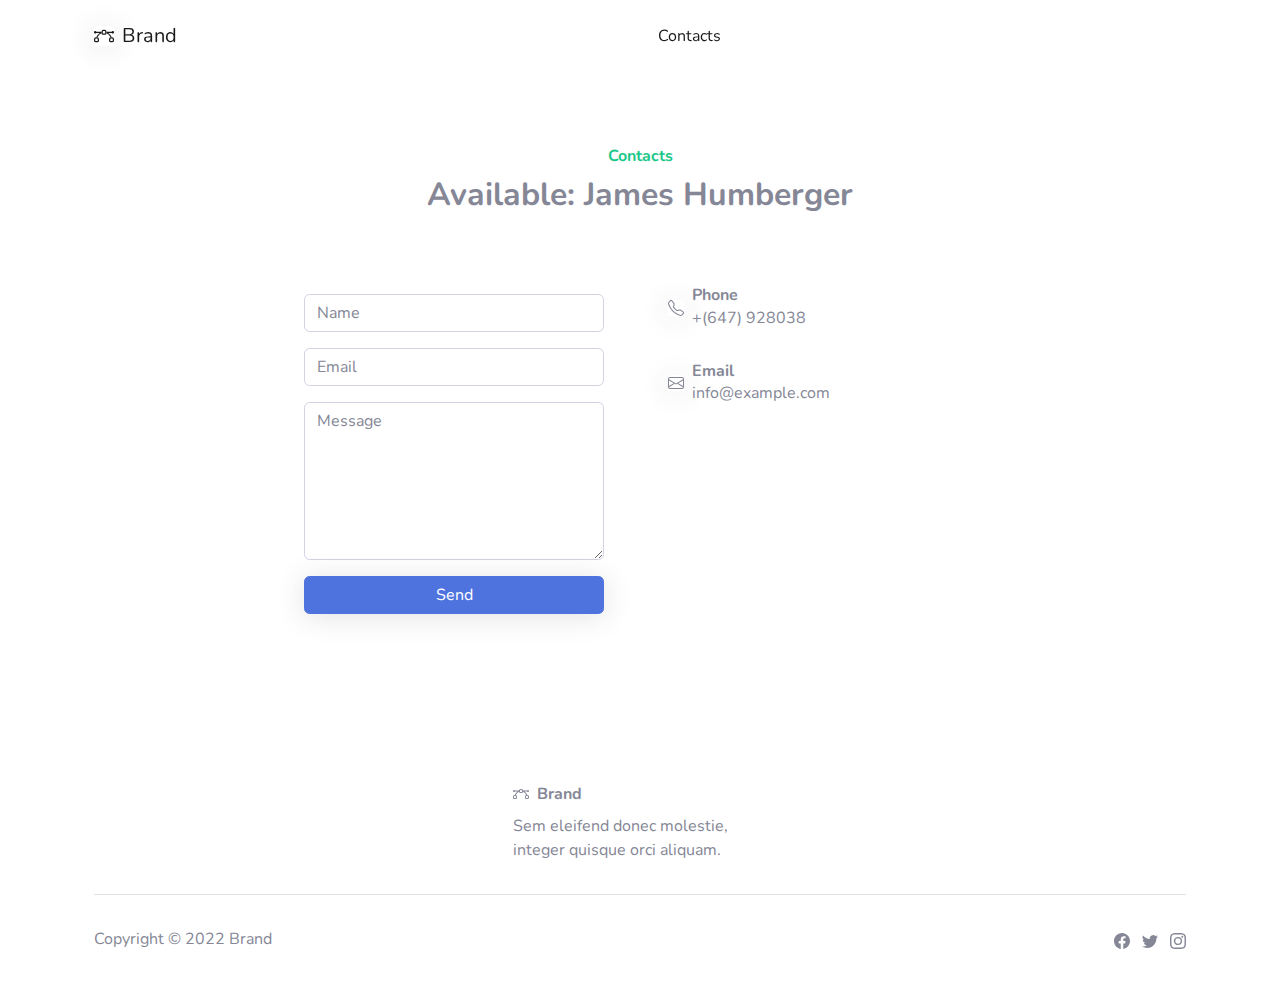
==== contacts.html @ 956bb305 "update" ====
<!DOCTYPE html>
<html lang="en">

<head>
    <meta charset="utf-8">
    <meta name="viewport" content="width=device-width, initial-scale=1.0, shrink-to-fit=no">
    <title>Contacts - Brand</title>
    <link rel="stylesheet" href="assets/bootstrap/css/bootstrap.min.css">
    <link rel="stylesheet" href="https://fonts.googleapis.com/css?family=Inter:300italic,400italic,600italic,700italic,800italic,400,300,600,700,800&amp;display=swap">
</head>

<body style="/*background: url(&quot;design.jpg&quot;);*/background-position: 0 -60px;">
    <nav class="navbar navbar-light navbar-expand-md fixed-top navbar-shrink py-3" id="mainNav">
        <div class="container"><a class="navbar-brand d-flex align-items-center" href="/"><span class="bs-icon-sm bs-icon-circle bs-icon-primary shadow d-flex justify-content-center align-items-center me-2 bs-icon"><svg xmlns="http://www.w3.org/2000/svg" width="1em" height="1em" fill="currentColor" viewBox="0 0 16 16" class="bi bi-bezier">
                        <path fill-rule="evenodd" d="M0 10.5A1.5 1.5 0 0 1 1.5 9h1A1.5 1.5 0 0 1 4 10.5v1A1.5 1.5 0 0 1 2.5 13h-1A1.5 1.5 0 0 1 0 11.5v-1zm1.5-.5a.5.5 0 0 0-.5.5v1a.5.5 0 0 0 .5.5h1a.5.5 0 0 0 .5-.5v-1a.5.5 0 0 0-.5-.5h-1zm10.5.5A1.5 1.5 0 0 1 13.5 9h1a1.5 1.5 0 0 1 1.5 1.5v1a1.5 1.5 0 0 1-1.5 1.5h-1a1.5 1.5 0 0 1-1.5-1.5v-1zm1.5-.5a.5.5 0 0 0-.5.5v1a.5.5 0 0 0 .5.5h1a.5.5 0 0 0 .5-.5v-1a.5.5 0 0 0-.5-.5h-1zM6 4.5A1.5 1.5 0 0 1 7.5 3h1A1.5 1.5 0 0 1 10 4.5v1A1.5 1.5 0 0 1 8.5 7h-1A1.5 1.5 0 0 1 6 5.5v-1zM7.5 4a.5.5 0 0 0-.5.5v1a.5.5 0 0 0 .5.5h1a.5.5 0 0 0 .5-.5v-1a.5.5 0 0 0-.5-.5h-1z"></path>
                        <path d="M6 4.5H1.866a1 1 0 1 0 0 1h2.668A6.517 6.517 0 0 0 1.814 9H2.5c.123 0 .244.015.358.043a5.517 5.517 0 0 1 3.185-3.185A1.503 1.503 0 0 1 6 5.5v-1zm3.957 1.358A1.5 1.5 0 0 0 10 5.5v-1h4.134a1 1 0 1 1 0 1h-2.668a6.517 6.517 0 0 1 2.72 3.5H13.5c-.123 0-.243.015-.358.043a5.517 5.517 0 0 0-3.185-3.185z"></path>
                    </svg></span><span>Brand</span></a><button data-bs-toggle="collapse" class="navbar-toggler" data-bs-target="#navcol-1"><span class="visually-hidden">Toggle navigation</span><span class="navbar-toggler-icon"></span></button>
            <div class="collapse navbar-collapse" id="navcol-1">
                <ul class="navbar-nav mx-auto">
                    <li class="nav-item"><a class="nav-link active" href="contacts.html">Contacts</a></li>
                </ul>
            </div>
        </div>
    </nav>
    <section class="py-5 mt-5">
        <div class="container py-5">
            <div class="row mb-5">
                <div class="col-md-8 col-xl-6 text-center mx-auto">
                    <p class="fw-bold text-success mb-2">Contacts</p>
                    <h2 class="fw-bold">Available: James Humberger</h2>
                </div>
            </div>
            <div class="row d-flex justify-content-center">
                <div class="col-md-6 col-xl-4">
                    <div>
                        <form class="p-3 p-xl-4" method="post">
                            <div class="mb-3"><input class="form-control" type="text" id="name-1" name="name" placeholder="Name"></div>
                            <div class="mb-3"><input class="form-control" type="email" id="email-1" name="email" placeholder="Email"></div>
                            <div class="mb-3"><textarea class="form-control" id="message-1" name="message" rows="6" placeholder="Message"></textarea></div>
                            <div><button class="btn btn-primary shadow d-block w-100" type="submit">Send </button></div>
                        </form>
                    </div>
                </div>
                <div class="col-md-4 col-xl-4 d-flex justify-content-center justify-content-xl-start">
                    <div class="d-flex flex-wrap flex-md-column justify-content-md-start align-items-md-start h-100">
                        <div class="d-flex align-items-center p-3">
                            <div class="bs-icon-md bs-icon-circle bs-icon-primary shadow d-flex flex-shrink-0 justify-content-center align-items-center d-inline-block bs-icon bs-icon-md"><svg xmlns="http://www.w3.org/2000/svg" width="1em" height="1em" fill="currentColor" viewBox="0 0 16 16" class="bi bi-telephone">
                                    <path d="M3.654 1.328a.678.678 0 0 0-1.015-.063L1.605 2.3c-.483.484-.661 1.169-.45 1.77a17.568 17.568 0 0 0 4.168 6.608 17.569 17.569 0 0 0 6.608 4.168c.601.211 1.286.033 1.77-.45l1.034-1.034a.678.678 0 0 0-.063-1.015l-2.307-1.794a.678.678 0 0 0-.58-.122l-2.19.547a1.745 1.745 0 0 1-1.657-.459L5.482 8.062a1.745 1.745 0 0 1-.46-1.657l.548-2.19a.678.678 0 0 0-.122-.58L3.654 1.328zM1.884.511a1.745 1.745 0 0 1 2.612.163L6.29 2.98c.329.423.445.974.315 1.494l-.547 2.19a.678.678 0 0 0 .178.643l2.457 2.457a.678.678 0 0 0 .644.178l2.189-.547a1.745 1.745 0 0 1 1.494.315l2.306 1.794c.829.645.905 1.87.163 2.611l-1.034 1.034c-.74.74-1.846 1.065-2.877.702a18.634 18.634 0 0 1-7.01-4.42 18.634 18.634 0 0 1-4.42-7.009c-.362-1.03-.037-2.137.703-2.877L1.885.511z"></path>
                                </svg></div>
                            <div class="px-2">
                                <h6 class="fw-bold mb-0">Phone</h6>
                                <p class="text-muted mb-0">+(647) 928038</p>
                            </div>
                        </div>
                        <div class="d-flex align-items-center p-3">
                            <div class="bs-icon-md bs-icon-circle bs-icon-primary shadow d-flex flex-shrink-0 justify-content-center align-items-center d-inline-block bs-icon bs-icon-md"><svg xmlns="http://www.w3.org/2000/svg" width="1em" height="1em" fill="currentColor" viewBox="0 0 16 16" class="bi bi-envelope">
                                    <path fill-rule="evenodd" d="M0 4a2 2 0 0 1 2-2h12a2 2 0 0 1 2 2v8a2 2 0 0 1-2 2H2a2 2 0 0 1-2-2V4Zm2-1a1 1 0 0 0-1 1v.217l7 4.2 7-4.2V4a1 1 0 0 0-1-1H2Zm13 2.383-4.708 2.825L15 11.105V5.383Zm-.034 6.876-5.64-3.471L8 9.583l-1.326-.795-5.64 3.47A1 1 0 0 0 2 13h12a1 1 0 0 0 .966-.741ZM1 11.105l4.708-2.897L1 5.383v5.722Z"></path>
                                </svg></div>
                            <div class="px-2">
                                <h6 class="fw-bold mb-0">Email</h6>
                                <p class="text-muted mb-0">info@example.com</p>
                            </div>
                        </div>
                        <div class="d-flex align-items-center p-3"></div>
                    </div>
                </div>
            </div>
        </div>
    </section>
    <footer class="bg-primary-gradient">
        <div class="container py-4 py-lg-5">
            <div class="row justify-content-center">
                <div class="col-lg-3 text-center text-lg-start d-flex flex-column align-items-center order-first align-items-lg-start order-lg-last item social">
                    <div class="fw-bold d-flex align-items-center mb-2"><span class="bs-icon-sm bs-icon-circle bs-icon-primary d-flex justify-content-center align-items-center bs-icon me-2"><svg xmlns="http://www.w3.org/2000/svg" width="1em" height="1em" fill="currentColor" viewBox="0 0 16 16" class="bi bi-bezier">
                                <path fill-rule="evenodd" d="M0 10.5A1.5 1.5 0 0 1 1.5 9h1A1.5 1.5 0 0 1 4 10.5v1A1.5 1.5 0 0 1 2.5 13h-1A1.5 1.5 0 0 1 0 11.5v-1zm1.5-.5a.5.5 0 0 0-.5.5v1a.5.5 0 0 0 .5.5h1a.5.5 0 0 0 .5-.5v-1a.5.5 0 0 0-.5-.5h-1zm10.5.5A1.5 1.5 0 0 1 13.5 9h1a1.5 1.5 0 0 1 1.5 1.5v1a1.5 1.5 0 0 1-1.5 1.5h-1a1.5 1.5 0 0 1-1.5-1.5v-1zm1.5-.5a.5.5 0 0 0-.5.5v1a.5.5 0 0 0 .5.5h1a.5.5 0 0 0 .5-.5v-1a.5.5 0 0 0-.5-.5h-1zM6 4.5A1.5 1.5 0 0 1 7.5 3h1A1.5 1.5 0 0 1 10 4.5v1A1.5 1.5 0 0 1 8.5 7h-1A1.5 1.5 0 0 1 6 5.5v-1zM7.5 4a.5.5 0 0 0-.5.5v1a.5.5 0 0 0 .5.5h1a.5.5 0 0 0 .5-.5v-1a.5.5 0 0 0-.5-.5h-1z"></path>
                                <path d="M6 4.5H1.866a1 1 0 1 0 0 1h2.668A6.517 6.517 0 0 0 1.814 9H2.5c.123 0 .244.015.358.043a5.517 5.517 0 0 1 3.185-3.185A1.503 1.503 0 0 1 6 5.5v-1zm3.957 1.358A1.5 1.5 0 0 0 10 5.5v-1h4.134a1 1 0 1 1 0 1h-2.668a6.517 6.517 0 0 1 2.72 3.5H13.5c-.123 0-.243.015-.358.043a5.517 5.517 0 0 0-3.185-3.185z"></path>
                            </svg></span><span>Brand</span></div>
                    <p class="text-muted copyright">Sem eleifend donec molestie, integer quisque orci aliquam.</p>
                </div>
            </div>
            <hr>
            <div class="text-muted d-flex justify-content-between align-items-center pt-3">
                <p class="mb-0">Copyright © 2022 Brand</p>
                <ul class="list-inline mb-0">
                    <li class="list-inline-item"><svg xmlns="http://www.w3.org/2000/svg" width="1em" height="1em" fill="currentColor" viewBox="0 0 16 16" class="bi bi-facebook">
                            <path d="M16 8.049c0-4.446-3.582-8.05-8-8.05C3.58 0-.002 3.603-.002 8.05c0 4.017 2.926 7.347 6.75 7.951v-5.625h-2.03V8.05H6.75V6.275c0-2.017 1.195-3.131 3.022-3.131.876 0 1.791.157 1.791.157v1.98h-1.009c-.993 0-1.303.621-1.303 1.258v1.51h2.218l-.354 2.326H9.25V16c3.824-.604 6.75-3.934 6.75-7.951z"></path>
                        </svg></li>
                    <li class="list-inline-item"><svg xmlns="http://www.w3.org/2000/svg" width="1em" height="1em" fill="currentColor" viewBox="0 0 16 16" class="bi bi-twitter">
                            <path d="M5.026 15c6.038 0 9.341-5.003 9.341-9.334 0-.14 0-.282-.006-.422A6.685 6.685 0 0 0 16 3.542a6.658 6.658 0 0 1-1.889.518 3.301 3.301 0 0 0 1.447-1.817 6.533 6.533 0 0 1-2.087.793A3.286 3.286 0 0 0 7.875 6.03a9.325 9.325 0 0 1-6.767-3.429 3.289 3.289 0 0 0 1.018 4.382A3.323 3.323 0 0 1 .64 6.575v.045a3.288 3.288 0 0 0 2.632 3.218 3.203 3.203 0 0 1-.865.115 3.23 3.23 0 0 1-.614-.057 3.283 3.283 0 0 0 3.067 2.277A6.588 6.588 0 0 1 .78 13.58a6.32 6.32 0 0 1-.78-.045A9.344 9.344 0 0 0 5.026 15z"></path>
                        </svg></li>
                    <li class="list-inline-item"><svg xmlns="http://www.w3.org/2000/svg" width="1em" height="1em" fill="currentColor" viewBox="0 0 16 16" class="bi bi-instagram">
                            <path d="M8 0C5.829 0 5.556.01 4.703.048 3.85.088 3.269.222 2.76.42a3.917 3.917 0 0 0-1.417.923A3.927 3.927 0 0 0 .42 2.76C.222 3.268.087 3.85.048 4.7.01 5.555 0 5.827 0 8.001c0 2.172.01 2.444.048 3.297.04.852.174 1.433.372 1.942.205.526.478.972.923 1.417.444.445.89.719 1.416.923.51.198 1.09.333 1.942.372C5.555 15.99 5.827 16 8 16s2.444-.01 3.298-.048c.851-.04 1.434-.174 1.943-.372a3.916 3.916 0 0 0 1.416-.923c.445-.445.718-.891.923-1.417.197-.509.332-1.09.372-1.942C15.99 10.445 16 10.173 16 8s-.01-2.445-.048-3.299c-.04-.851-.175-1.433-.372-1.941a3.926 3.926 0 0 0-.923-1.417A3.911 3.911 0 0 0 13.24.42c-.51-.198-1.092-.333-1.943-.372C10.443.01 10.172 0 7.998 0h.003zm-.717 1.442h.718c2.136 0 2.389.007 3.232.046.78.035 1.204.166 1.486.275.373.145.64.319.92.599.28.28.453.546.598.92.11.281.24.705.275 1.485.039.843.047 1.096.047 3.231s-.008 2.389-.047 3.232c-.035.78-.166 1.203-.275 1.485a2.47 2.47 0 0 1-.599.919c-.28.28-.546.453-.92.598-.28.11-.704.24-1.485.276-.843.038-1.096.047-3.232.047s-2.39-.009-3.233-.047c-.78-.036-1.203-.166-1.485-.276a2.478 2.478 0 0 1-.92-.598 2.48 2.48 0 0 1-.6-.92c-.109-.281-.24-.705-.275-1.485-.038-.843-.046-1.096-.046-3.233 0-2.136.008-2.388.046-3.231.036-.78.166-1.204.276-1.486.145-.373.319-.64.599-.92.28-.28.546-.453.92-.598.282-.11.705-.24 1.485-.276.738-.034 1.024-.044 2.515-.045v.002zm4.988 1.328a.96.96 0 1 0 0 1.92.96.96 0 0 0 0-1.92zm-4.27 1.122a4.109 4.109 0 1 0 0 8.217 4.109 4.109 0 0 0 0-8.217zm0 1.441a2.667 2.667 0 1 1 0 5.334 2.667 2.667 0 0 1 0-5.334z"></path>
                        </svg></li>
                </ul>
            </div>
        </div>
    </footer>
    <script src="assets/js/jquery.min.js"></script>
    <script src="assets/bootstrap/js/bootstrap.min.js"></script>
    <script src="assets/js/bold-and-bright.js"></script>
</body>

</html>
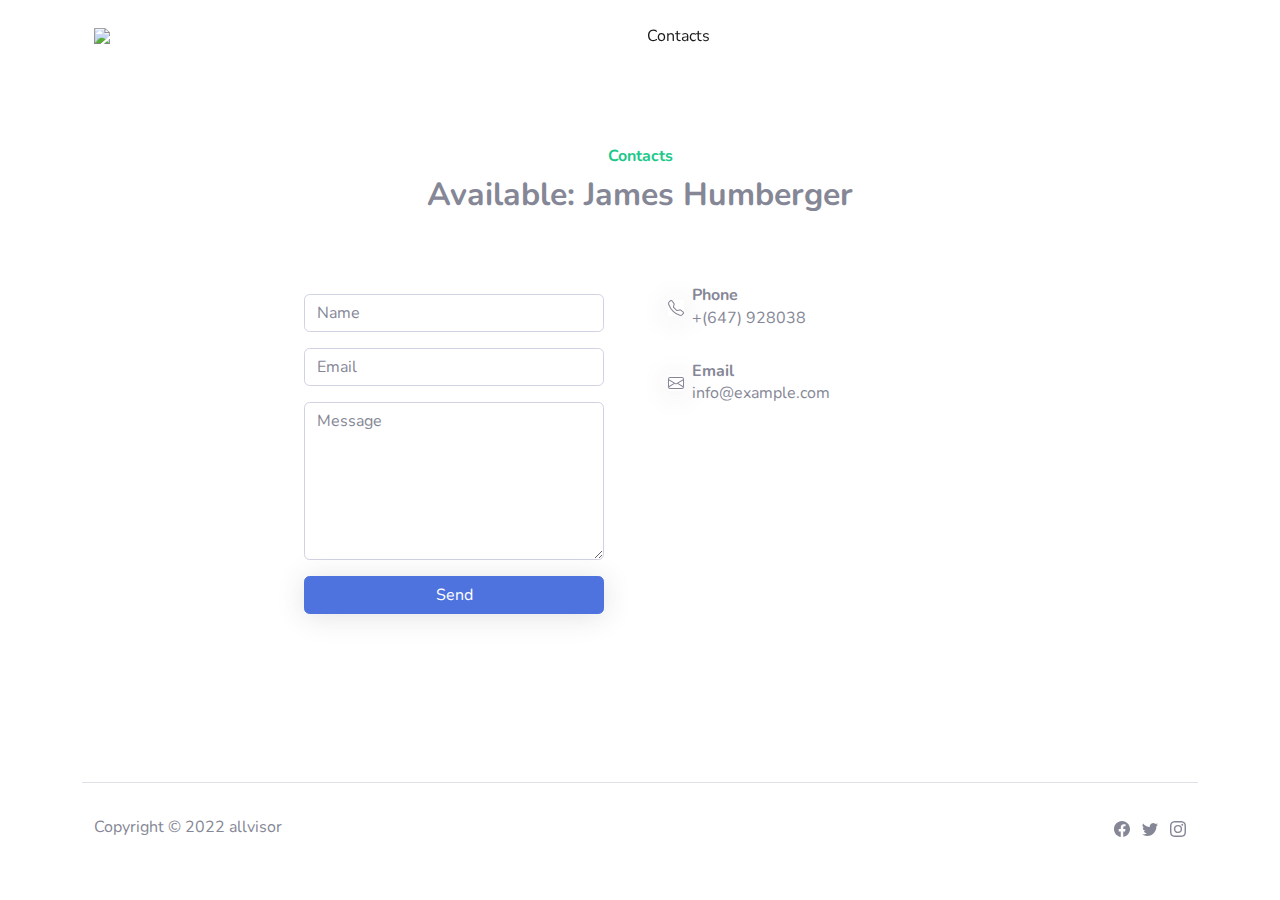
==== commit 80047238: "final prototype" ====
--- a/contacts.html
+++ b/contacts.html
@@ -11,10 +11,8 @@
 
 <body style="/*background: url(&quot;design.jpg&quot;);*/background-position: 0 -60px;">
     <nav class="navbar navbar-light navbar-expand-md fixed-top navbar-shrink py-3" id="mainNav">
-        <div class="container"><a class="navbar-brand d-flex align-items-center" href="/"><span class="bs-icon-sm bs-icon-circle bs-icon-primary shadow d-flex justify-content-center align-items-center me-2 bs-icon"><svg xmlns="http://www.w3.org/2000/svg" width="1em" height="1em" fill="currentColor" viewBox="0 0 16 16" class="bi bi-bezier">
-                        <path fill-rule="evenodd" d="M0 10.5A1.5 1.5 0 0 1 1.5 9h1A1.5 1.5 0 0 1 4 10.5v1A1.5 1.5 0 0 1 2.5 13h-1A1.5 1.5 0 0 1 0 11.5v-1zm1.5-.5a.5.5 0 0 0-.5.5v1a.5.5 0 0 0 .5.5h1a.5.5 0 0 0 .5-.5v-1a.5.5 0 0 0-.5-.5h-1zm10.5.5A1.5 1.5 0 0 1 13.5 9h1a1.5 1.5 0 0 1 1.5 1.5v1a1.5 1.5 0 0 1-1.5 1.5h-1a1.5 1.5 0 0 1-1.5-1.5v-1zm1.5-.5a.5.5 0 0 0-.5.5v1a.5.5 0 0 0 .5.5h1a.5.5 0 0 0 .5-.5v-1a.5.5 0 0 0-.5-.5h-1zM6 4.5A1.5 1.5 0 0 1 7.5 3h1A1.5 1.5 0 0 1 10 4.5v1A1.5 1.5 0 0 1 8.5 7h-1A1.5 1.5 0 0 1 6 5.5v-1zM7.5 4a.5.5 0 0 0-.5.5v1a.5.5 0 0 0 .5.5h1a.5.5 0 0 0 .5-.5v-1a.5.5 0 0 0-.5-.5h-1z"></path>
-                        <path d="M6 4.5H1.866a1 1 0 1 0 0 1h2.668A6.517 6.517 0 0 0 1.814 9H2.5c.123 0 .244.015.358.043a5.517 5.517 0 0 1 3.185-3.185A1.503 1.503 0 0 1 6 5.5v-1zm3.957 1.358A1.5 1.5 0 0 0 10 5.5v-1h4.134a1 1 0 1 1 0 1h-2.668a6.517 6.517 0 0 1 2.72 3.5H13.5c-.123 0-.243.015-.358.043a5.517 5.517 0 0 0-3.185-3.185z"></path>
-                    </svg></span><span>Brand</span></a><button data-bs-toggle="collapse" class="navbar-toggler" data-bs-target="#navcol-1"><span class="visually-hidden">Toggle navigation</span><span class="navbar-toggler-icon"></span></button>
+        <div class="container">
+            <img src="/allvisory/assets/img/allvisor.png" width="7%">
             <div class="collapse navbar-collapse" id="navcol-1">
                 <ul class="navbar-nav mx-auto">
                     <li class="nav-item"><a class="nav-link active" href="contacts.html">Contacts</a></li>
@@ -71,16 +69,11 @@
         <div class="container py-4 py-lg-5">
             <div class="row justify-content-center">
                 <div class="col-lg-3 text-center text-lg-start d-flex flex-column align-items-center order-first align-items-lg-start order-lg-last item social">
-                    <div class="fw-bold d-flex align-items-center mb-2"><span class="bs-icon-sm bs-icon-circle bs-icon-primary d-flex justify-content-center align-items-center bs-icon me-2"><svg xmlns="http://www.w3.org/2000/svg" width="1em" height="1em" fill="currentColor" viewBox="0 0 16 16" class="bi bi-bezier">
-                                <path fill-rule="evenodd" d="M0 10.5A1.5 1.5 0 0 1 1.5 9h1A1.5 1.5 0 0 1 4 10.5v1A1.5 1.5 0 0 1 2.5 13h-1A1.5 1.5 0 0 1 0 11.5v-1zm1.5-.5a.5.5 0 0 0-.5.5v1a.5.5 0 0 0 .5.5h1a.5.5 0 0 0 .5-.5v-1a.5.5 0 0 0-.5-.5h-1zm10.5.5A1.5 1.5 0 0 1 13.5 9h1a1.5 1.5 0 0 1 1.5 1.5v1a1.5 1.5 0 0 1-1.5 1.5h-1a1.5 1.5 0 0 1-1.5-1.5v-1zm1.5-.5a.5.5 0 0 0-.5.5v1a.5.5 0 0 0 .5.5h1a.5.5 0 0 0 .5-.5v-1a.5.5 0 0 0-.5-.5h-1zM6 4.5A1.5 1.5 0 0 1 7.5 3h1A1.5 1.5 0 0 1 10 4.5v1A1.5 1.5 0 0 1 8.5 7h-1A1.5 1.5 0 0 1 6 5.5v-1zM7.5 4a.5.5 0 0 0-.5.5v1a.5.5 0 0 0 .5.5h1a.5.5 0 0 0 .5-.5v-1a.5.5 0 0 0-.5-.5h-1z"></path>
-                                <path d="M6 4.5H1.866a1 1 0 1 0 0 1h2.668A6.517 6.517 0 0 0 1.814 9H2.5c.123 0 .244.015.358.043a5.517 5.517 0 0 1 3.185-3.185A1.503 1.503 0 0 1 6 5.5v-1zm3.957 1.358A1.5 1.5 0 0 0 10 5.5v-1h4.134a1 1 0 1 1 0 1h-2.668a6.517 6.517 0 0 1 2.72 3.5H13.5c-.123 0-.243.015-.358.043a5.517 5.517 0 0 0-3.185-3.185z"></path>
-                            </svg></span><span>Brand</span></div>
-                    <p class="text-muted copyright">Sem eleifend donec molestie, integer quisque orci aliquam.</p>
-                </div>
+                    
             </div>
             <hr>
             <div class="text-muted d-flex justify-content-between align-items-center pt-3">
-                <p class="mb-0">Copyright © 2022 Brand</p>
+                <p class="mb-0">Copyright © 2022 allvisor</p>
                 <ul class="list-inline mb-0">
                     <li class="list-inline-item"><svg xmlns="http://www.w3.org/2000/svg" width="1em" height="1em" fill="currentColor" viewBox="0 0 16 16" class="bi bi-facebook">
                             <path d="M16 8.049c0-4.446-3.582-8.05-8-8.05C3.58 0-.002 3.603-.002 8.05c0 4.017 2.926 7.347 6.75 7.951v-5.625h-2.03V8.05H6.75V6.275c0-2.017 1.195-3.131 3.022-3.131.876 0 1.791.157 1.791.157v1.98h-1.009c-.993 0-1.303.621-1.303 1.258v1.51h2.218l-.354 2.326H9.25V16c3.824-.604 6.75-3.934 6.75-7.951z"></path>
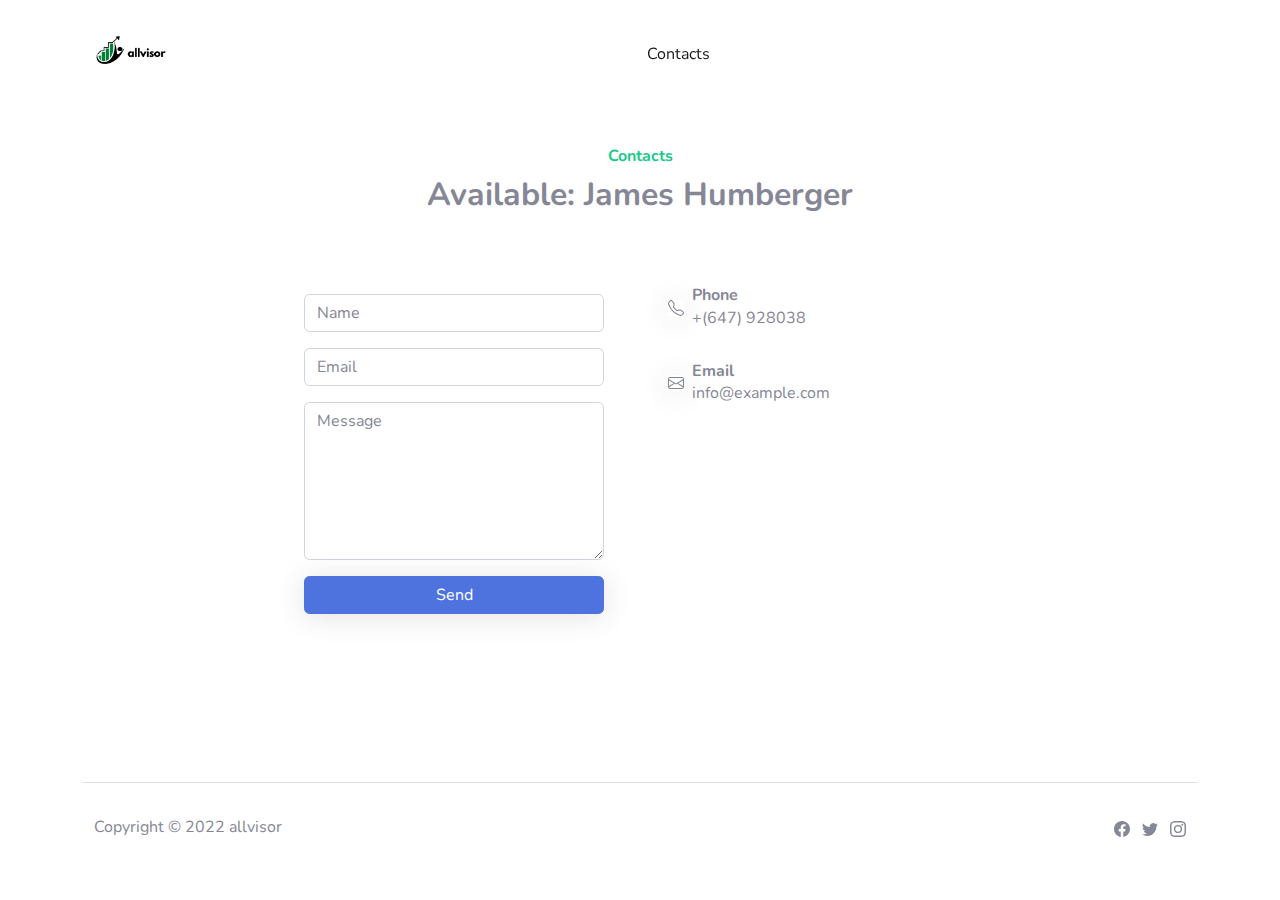
==== commit 7724e2d7: "changed routes" ====
--- a/contacts.html
+++ b/contacts.html
@@ -12,7 +12,7 @@
 <body style="/*background: url(&quot;design.jpg&quot;);*/background-position: 0 -60px;">
     <nav class="navbar navbar-light navbar-expand-md fixed-top navbar-shrink py-3" id="mainNav">
         <div class="container">
-            <img src="/allvisory/assets/img/allvisor.png" width="7%">
+            <img src="/assets/img/allvisor.png" width="7%">
             <div class="collapse navbar-collapse" id="navcol-1">
                 <ul class="navbar-nav mx-auto">
                     <li class="nav-item"><a class="nav-link active" href="contacts.html">Contacts</a></li>
